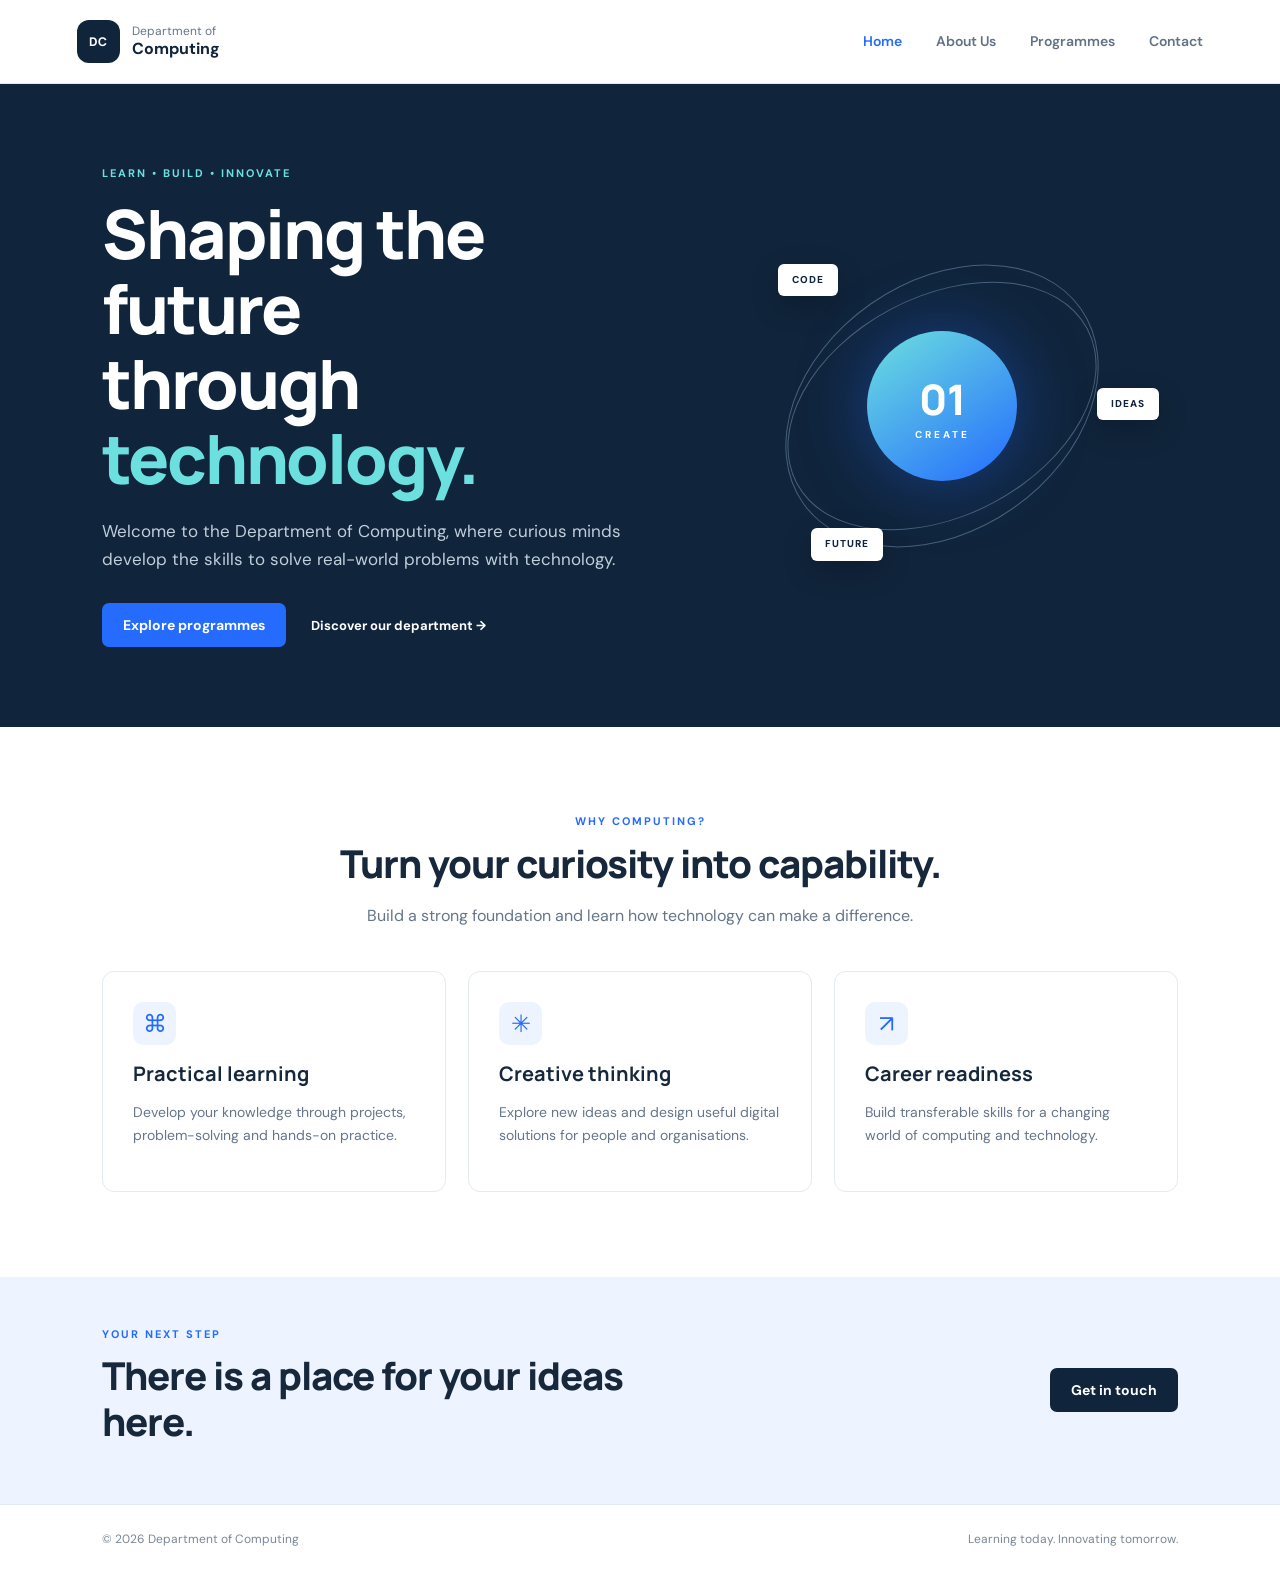
==== index.html @ 251fa817 "Create initial department website" ====
<!DOCTYPE html>
<html lang="en">
<head>
  <meta charset="UTF-8">
  <meta name="viewport" content="width=device-width, initial-scale=1.0">
  <meta name="description" content="Department of Computing - learning, innovation and research.">
  <title>Department of Computing | Home</title>
  <link rel="stylesheet" href="css/style.css">
</head>
<body>
  <header class="site-header">
    <a class="brand" href="index.html"><span class="brand-mark">DC</span><span>Department of<br><strong>Computing</strong></span></a>
    <button class="menu-toggle" aria-label="Toggle navigation" aria-expanded="false">☰</button>
    <nav class="nav">
      <a class="active" href="index.html">Home</a><a href="about.html">About Us</a>
      <a href="programmes.html">Programmes</a><a href="contact.html">Contact</a>
    </nav>
  </header>
  <main>
    <section class="hero">
      <div class="hero-content">
        <p class="eyebrow">LEARN • BUILD • INNOVATE</p>
        <h1>Shaping the future<br>through <span>technology.</span></h1>
        <p>Welcome to the Department of Computing, where curious minds develop the skills to solve real-world problems with technology.</p>
        <div class="hero-actions"><a class="btn" href="programmes.html">Explore programmes</a><a class="text-link" href="about.html">Discover our department →</a></div>
      </div>
      <div class="hero-art" aria-label="Abstract technology illustration"><div class="orbit orbit-one"></div><div class="orbit orbit-two"></div><div class="core">01<br><small>CREATE</small></div><span class="float-tag tag-a">CODE</span><span class="float-tag tag-b">IDEAS</span><span class="float-tag tag-c">FUTURE</span></div>
    </section>
    <section class="section">
      <div class="section-heading"><p class="eyebrow">WHY COMPUTING?</p><h2>Turn your curiosity into capability.</h2><p>Build a strong foundation and learn how technology can make a difference.</p></div>
      <div class="cards three">
        <article class="info-card"><div class="card-icon">⌘</div><h3>Practical learning</h3><p>Develop your knowledge through projects, problem-solving and hands-on practice.</p></article>
        <article class="info-card"><div class="card-icon">✳</div><h3>Creative thinking</h3><p>Explore new ideas and design useful digital solutions for people and organisations.</p></article>
        <article class="info-card"><div class="card-icon">↗</div><h3>Career readiness</h3><p>Build transferable skills for a changing world of computing and technology.</p></article>
      </div>
    </section>
    <section class="cta"><div><p class="eyebrow">YOUR NEXT STEP</p><h2>There is a place for your ideas here.</h2></div><a class="btn btn-light" href="contact.html">Get in touch</a></section>
  </main>
  <footer><span>© 2026 Department of Computing</span><span>Learning today. Innovating tomorrow.</span></footer>
  <script src="js/main.js"></script>
</body></html>
---- css/style.css ----
@import url('https://fonts.googleapis.com/css2?family=DM+Sans:wght@400;500;600;700&family=Manrope:wght@400;500;600;700;800&display=swap');
:root{--navy:#10243b;--blue:#246bfe;--cyan:#6ce0df;--ink:#17283c;--muted:#667589;--pale:#f3f7fb;--line:#e4eaf1}*{box-sizing:border-box}body{margin:0;color:var(--ink);font-family:'DM Sans',sans-serif;line-height:1.65}a{color:inherit;text-decoration:none}.site-header{height:84px;padding:0 max(6vw,24px);display:flex;align-items:center;justify-content:space-between;background:#fff;border-bottom:1px solid var(--line)}.brand{display:flex;align-items:center;gap:12px;font-size:12px;line-height:1.25;color:var(--muted)}.brand strong{font-size:16px;color:var(--navy)}.brand-mark{display:grid;place-items:center;width:43px;height:43px;background:var(--navy);color:white;border-radius:12px;font-weight:800;font-family:Manrope}.nav{display:flex;gap:34px;font-size:14px;font-weight:600}.nav a{color:#627186}.nav a:hover,.nav a.active{color:var(--blue)}.menu-toggle{display:none;border:0;background:none;font-size:25px}.hero{min-height:570px;background:var(--navy);color:#fff;padding:80px max(8vw,28px);display:grid;grid-template-columns:1.1fr .9fr;align-items:center;gap:30px;overflow:hidden}.hero h1,.page-hero h1{font:800 clamp(42px,5.5vw,68px)/1.1 Manrope;margin:14px 0 22px;letter-spacing:-2px}.hero h1 span{color:var(--cyan)}.hero-content>p:not(.eyebrow){max-width:520px;color:#c1cedb;font-size:17px}.eyebrow{font-size:11px;letter-spacing:2px;font-weight:700;color:var(--blue);margin:0}.hero .eyebrow{color:var(--cyan)}.hero-actions{display:flex;align-items:center;gap:25px;margin-top:30px}.btn{display:inline-block;border:0;border-radius:7px;background:var(--blue);color:white;padding:13px 21px;font:700 14px 'DM Sans';cursor:pointer}.btn:hover{background:#1456df}.text-link{font-size:13px;font-weight:700;color:#fff}.hero-art{height:360px;position:relative;display:grid;place-items:center}.orbit{position:absolute;border:1px solid #47617b;border-radius:50%;transform:rotate(-28deg)}.orbit-one{width:330px;height:220px}.orbit-two{width:250px;height:340px;transform:rotate(55deg)}.core{width:150px;height:150px;border-radius:50%;background:linear-gradient(145deg,#6ce0df,#246bfe);display:grid;place-content:center;text-align:center;font:800 42px Manrope;box-shadow:0 0 70px #246bfe66}.core small{font:700 10px 'DM Sans';letter-spacing:3px}.float-tag{position:absolute;background:#fff;color:var(--navy);padding:8px 14px;border-radius:6px;font-size:10px;font-weight:800;letter-spacing:1px;box-shadow:0 10px 30px #0003}.tag-a{top:38px;left:15%}.tag-b{right:4%;top:45%}.tag-c{bottom:25px;left:22%}.section{padding:85px max(8vw,28px)}.section-heading{text-align:center;max-width:620px;margin:0 auto 42px}.section h2,.cta h2{font:800 clamp(28px,3vw,40px)/1.2 Manrope;letter-spacing:-1px;margin:10px 0}.section-heading>p:last-child{color:var(--muted)}.cards{display:grid;gap:22px}.three{grid-template-columns:repeat(3,1fr)}.two{grid-template-columns:repeat(2,1fr)}.info-card,.programme-card{padding:30px;border:1px solid var(--line);border-radius:12px;background:#fff}.info-card h3,.programme-card h2{font:700 20px Manrope;margin:15px 0 8px}.info-card p,.programme-card p,.split p{color:var(--muted);font-size:14px}.card-icon{width:43px;height:43px;display:grid;place-items:center;border-radius:10px;background:#edf4ff;color:var(--blue);font-size:24px}.cta{background:#edf4ff;padding:48px max(8vw,28px);display:flex;align-items:center;justify-content:space-between;gap:20px}.cta h2{max-width:600px}.btn-light{background:var(--navy);white-space:nowrap}footer{padding:25px max(8vw,28px);display:flex;justify-content:space-between;gap:15px;color:#7a8797;font-size:12px;border-top:1px solid var(--line)}.page-hero{background:var(--navy);color:#fff;padding:85px max(8vw,28px)}.page-hero h1{font-size:clamp(40px,5vw,58px);margin-bottom:14px}.page-hero>p:last-child{color:#c1cedb;max-width:620px}.split{display:grid;grid-template-columns:1.1fr .9fr;gap:60px;align-items:center}.quote-panel{background:#edf4ff;padding:45px;border-radius:14px}.quote-mark{font:800 70px Georgia;color:var(--blue);line-height:1}.quote-panel h3{font:700 24px Manrope}.quote-panel p{font-size:12px!important}.muted{background:var(--pale)}.programme-number{color:var(--blue);font-weight:800;font-size:12px;letter-spacing:2px}.programme-card h2{font-size:23px}.programme-card ul{padding-left:19px;color:var(--muted);font-size:14px}.note{font-size:12px;color:#7b8795;margin-top:25px}.contact-layout{display:grid;grid-template-columns:1fr 1fr;gap:70px}.contact-layout h2{max-width:460px}.contact-detail{display:flex;flex-direction:column;margin-top:22px;font-size:14px}.contact-detail span{color:var(--muted)}.contact-form{padding:30px;border:1px solid var(--line);border-radius:12px;display:flex;flex-direction:column;gap:9px}.contact-form label{font-size:13px;font-weight:700;margin-top:8px}.contact-form input,.contact-form textarea{width:100%;padding:12px;border:1px solid #d9e1eb;border-radius:6px;font:14px 'DM Sans';resize:vertical}.contact-form .btn{margin-top:10px}.form-feedback{font-size:13px;color:#16734a}.form-feedback.error{color:#b42318}@media(max-width:760px){.site-header{height:72px}.menu-toggle{display:block}.nav{display:none;position:absolute;z-index:5;top:72px;left:0;right:0;background:#fff;padding:20px 28px;flex-direction:column;gap:18px;border-bottom:1px solid var(--line)}.nav.open{display:flex}.hero{grid-template-columns:1fr;padding-top:65px}.hero-art{height:280px}.three{grid-template-columns:1fr}.two{grid-template-columns:1fr}.split,.contact-layout{grid-template-columns:1fr;gap:30px}.cta,footer{align-items:flex-start;flex-direction:column}.section{padding-top:60px;padding-bottom:60px}}
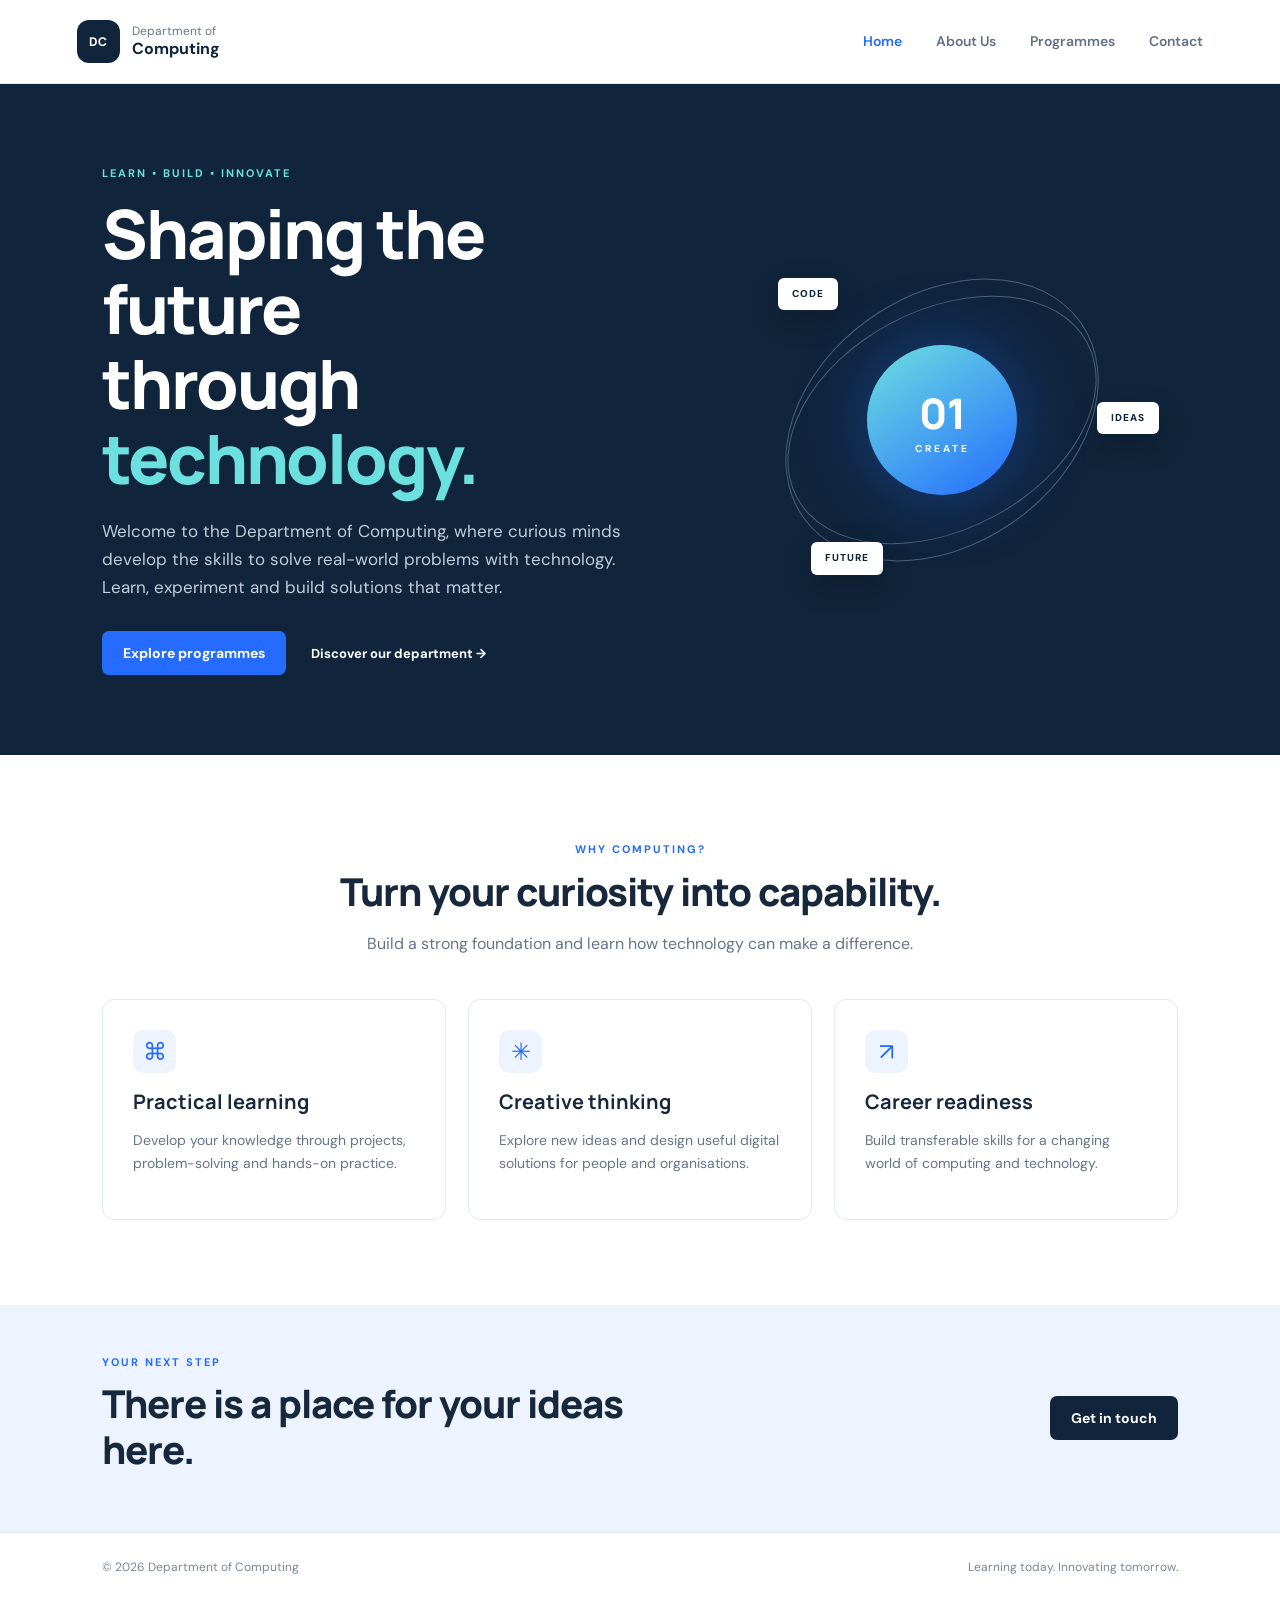
==== commit 626e787c: "Improve homepage content and design" ====
--- a/index.html
+++ b/index.html
@@ -21,7 +21,7 @@
       <div class="hero-content">
         <p class="eyebrow">LEARN • BUILD • INNOVATE</p>
         <h1>Shaping the future<br>through <span>technology.</span></h1>
-        <p>Welcome to the Department of Computing, where curious minds develop the skills to solve real-world problems with technology.</p>
+        <p>Welcome to the Department of Computing, where curious minds develop the skills to solve real-world problems with technology. Learn, experiment and build solutions that matter.</p>
         <div class="hero-actions"><a class="btn" href="programmes.html">Explore programmes</a><a class="text-link" href="about.html">Discover our department →</a></div>
       </div>
       <div class="hero-art" aria-label="Abstract technology illustration"><div class="orbit orbit-one"></div><div class="orbit orbit-two"></div><div class="core">01<br><small>CREATE</small></div><span class="float-tag tag-a">CODE</span><span class="float-tag tag-b">IDEAS</span><span class="float-tag tag-c">FUTURE</span></div>
